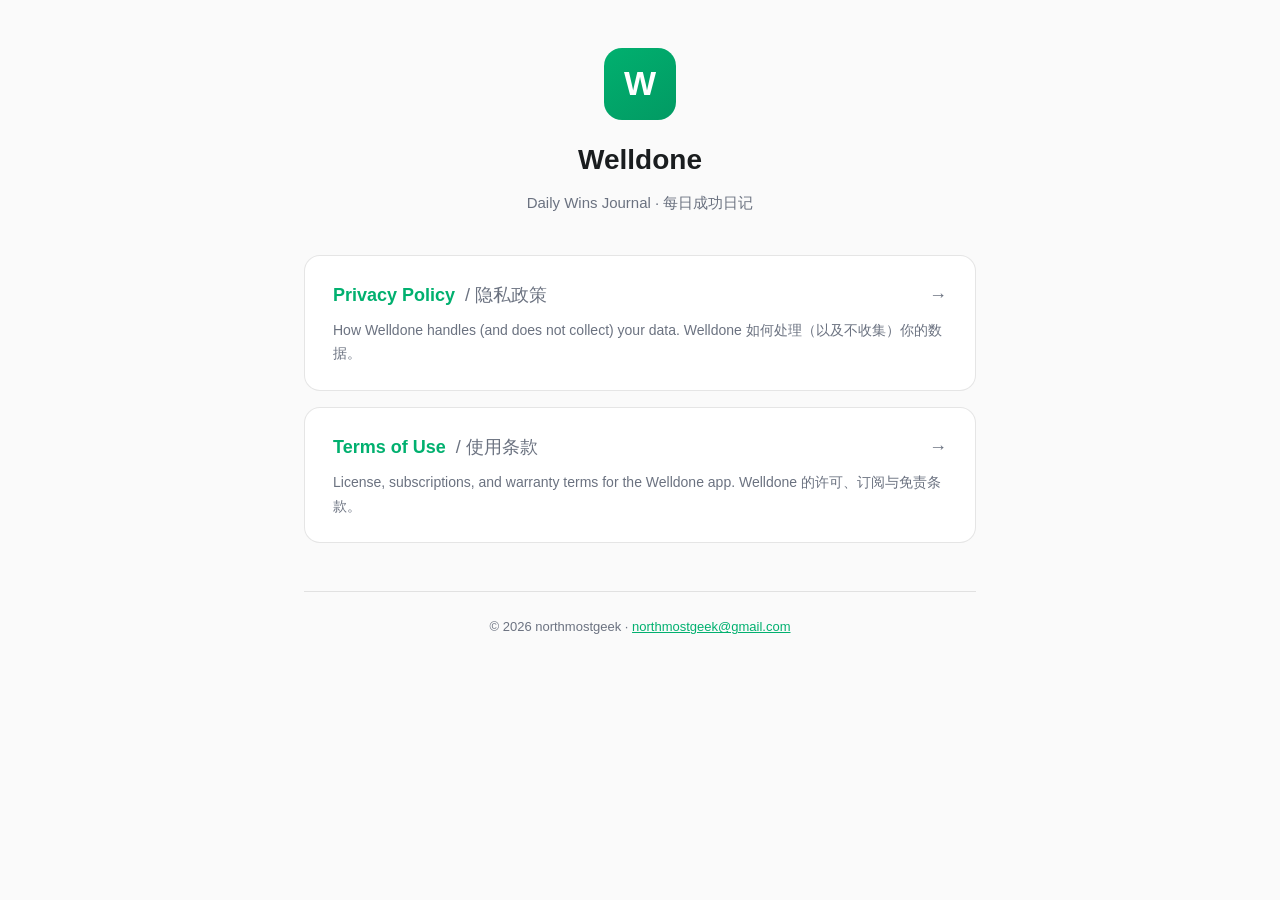
==== apps/welldone/index.html @ 8eaaf284 "feat: 将网站结构迁移到apps目录下" ====
<!doctype html>
<html lang="zh" class="app-welldone">
  <head>
    <meta charset="UTF-8" />
    <meta name="viewport" content="width=device-width, initial-scale=1" />
    <title>Welldone · Legal / 法律信息</title>
    <meta
      name="description"
      content="Welldone（每日成功日记）的隐私政策与使用条款，支持中文 / English / 日本語。"
    />
    <link rel="canonical" href="https://northmostgeek.github.io/apps/welldone/" />
    <link rel="icon" href="/assets/img/favicon.svg" type="image/svg+xml" />
    <meta name="robots" content="index, follow" />
    <meta property="og:type" content="website" />
    <meta property="og:site_name" content="northmostgeek" />
    <meta property="og:title" content="Welldone · Legal / 法律信息" />
    <meta
      property="og:description"
      content="Welldone（每日成功日记）的隐私政策与使用条款。"
    />
    <meta property="og:url" content="https://northmostgeek.github.io/apps/welldone/" />
    <link rel="stylesheet" href="/assets/css/base.css" />
  </head>
  <body>
    <div class="container">
      <header>
        <div class="app-icon">W</div>
        <h1 class="app-name">Welldone</h1>
        <p class="subtitle">Daily Wins Journal · 每日成功日记</p>
      </header>

      <a class="card" href="./privacy/">
        <h2>
          Privacy Policy <span class="hint">/ 隐私政策</span>
          <span class="arrow">→</span>
        </h2>
        <p>How Welldone handles (and does not collect) your data. Welldone 如何处理（以及不收集）你的数据。</p>
      </a>

      <a class="card" href="./terms/">
        <h2>
          Terms of Use <span class="hint">/ 使用条款</span>
          <span class="arrow">→</span>
        </h2>
        <p>License, subscriptions, and warranty terms for the Welldone app. Welldone 的许可、订阅与免责条款。</p>
      </a>

      <footer>
        <p>© 2026 northmostgeek · <a href="mailto:northmostgeek@gmail.com">northmostgeek@gmail.com</a></p>
      </footer>
    </div>
  </body>
</html>
---- assets/css/base.css ----
/* 全站共享：设计变量 + 排版 + 卡片/页脚等通用组件
 * 新增应用时：在下面「Per-app accent」区加一行即可，页面用 <html class="app-xxx"> 引用。
 */

/* ---------- Design tokens ---------- */
:root {
  --accent: #01b06f;
  --accent-soft: rgba(1, 176, 111, 0.1);
  --accent-dark: #029a63;
  --text: #1a1d1f;
  --text-secondary: #6b7280;
  --border: rgba(0, 0, 0, 0.1);
  --bg: #fafafa;
  --surface: #fff;
  --radius: 16px;
}

/* ---------- Per-app accent ---------- */
.app-welldone {
  --accent: #01b06f;
  --accent-soft: rgba(1, 176, 111, 0.1);
  --accent-dark: #029a63;
}

/* ---------- Reset & base ---------- */
* {
  margin: 0;
  padding: 0;
  box-sizing: border-box;
}

body {
  font-family: -apple-system, BlinkMacSystemFont, "PingFang SC", "Hiragino Sans",
    "Hiragino Kaku Gothic ProN", "Helvetica Neue", "Segoe UI", Arial, sans-serif;
  color: var(--text);
  background: var(--bg);
  line-height: 1.7;
  -webkit-font-smoothing: antialiased;
}

.container {
  max-width: 720px;
  margin: 0 auto;
  padding: 48px 24px 64px;
}

a {
  color: var(--accent);
}

/* ---------- Page header ---------- */
header {
  text-align: center;
  margin-bottom: 40px;
}

h1 {
  font-size: 26px;
  font-weight: 700;
}

.app-name {
  font-size: 28px;
}

.subtitle {
  color: var(--text-secondary);
  font-size: 15px;
  margin-top: 6px;
}

.app-icon {
  width: 72px;
  height: 72px;
  border-radius: 18px;
  background: linear-gradient(145deg, var(--accent), var(--accent-dark));
  display: inline-flex;
  align-items: center;
  justify-content: center;
  color: #fff;
  font-size: 34px;
  font-weight: 700;
  margin-bottom: 16px;
}

.hint {
  font-weight: 400;
  color: var(--text-secondary);
}

/* ---------- Cards (hub pages) ---------- */
.card {
  display: block;
  background: var(--surface);
  border: 1px solid var(--border);
  border-radius: var(--radius);
  padding: 24px 28px;
  margin-bottom: 16px;
  text-decoration: none;
  color: inherit;
  transition: transform 0.15s ease, box-shadow 0.15s ease;
}

.card:hover {
  transform: translateY(-2px);
  box-shadow: 0 8px 24px rgba(0, 0, 0, 0.08);
}

.card h2 {
  font-size: 18px;
  color: var(--accent);
  display: flex;
  align-items: center;
  gap: 10px;
}

.card p {
  color: var(--text-secondary);
  font-size: 14px;
  margin-top: 8px;
}

.arrow {
  margin-left: auto;
  color: var(--text-secondary);
}

/* ---------- Footer ---------- */
footer {
  text-align: center;
  color: var(--text-secondary);
  font-size: 13px;
  margin-top: 48px;
  border-top: 1px solid var(--border);
  padding-top: 24px;
}
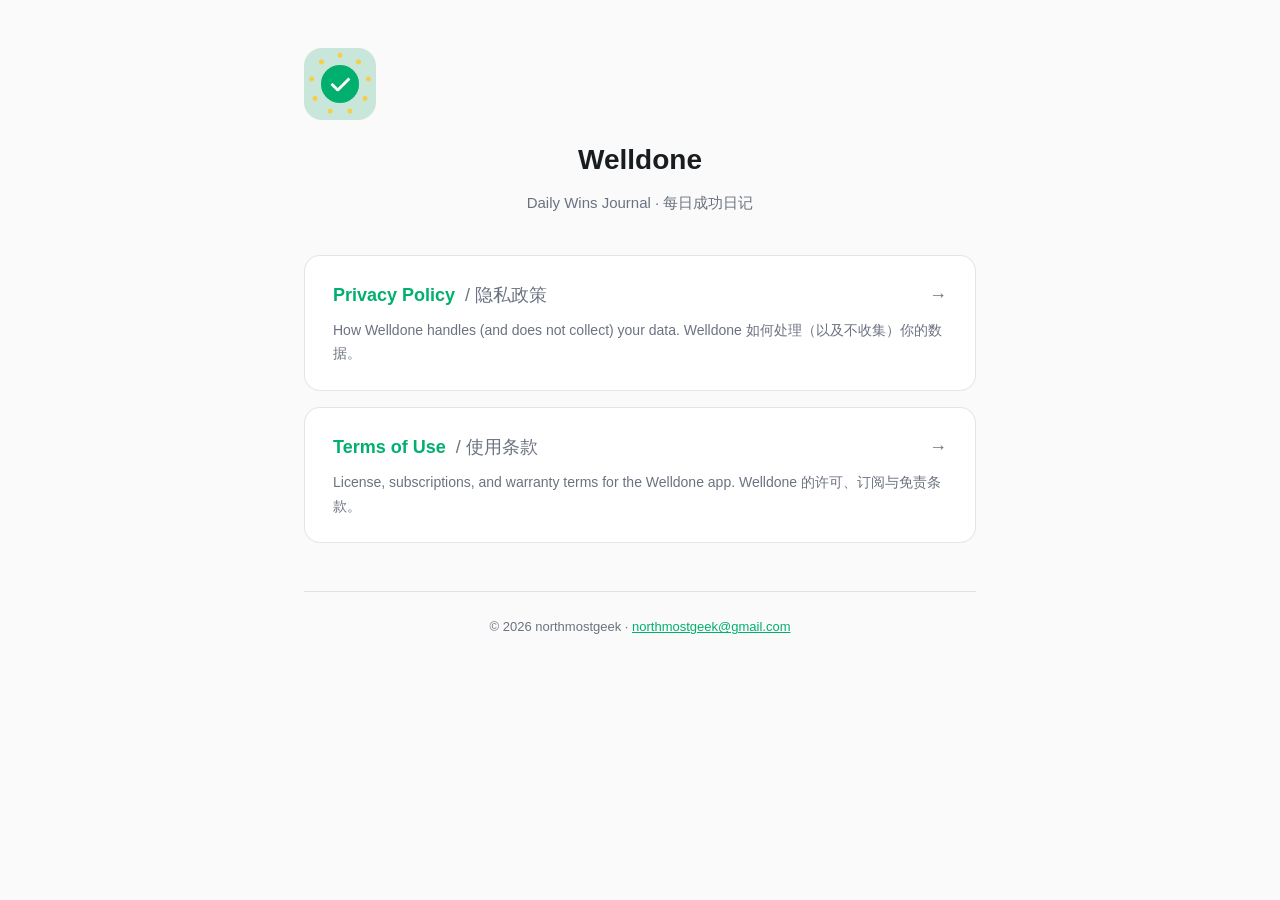
==== commit a4fb21fa: "fix: 修改app icon" ====
--- a/apps/welldone/index.html
+++ b/apps/welldone/index.html
@@ -9,7 +9,7 @@
       content="Welldone（每日成功日记）的隐私政策与使用条款，支持中文 / English / 日本語。"
     />
     <link rel="canonical" href="https://northmostgeek.github.io/apps/welldone/" />
-    <link rel="icon" href="/assets/img/favicon.svg" type="image/svg+xml" />
+    <link rel="icon" href="/assets/img/welldone-icon.png" type="image/png" />
     <meta name="robots" content="index, follow" />
     <meta property="og:type" content="website" />
     <meta property="og:site_name" content="northmostgeek" />
@@ -24,7 +24,7 @@
   <body>
     <div class="container">
       <header>
-        <div class="app-icon">W</div>
+        <img class="app-icon" src="/assets/img/welldone-icon.png" alt="Welldone app icon" />
         <h1 class="app-name">Welldone</h1>
         <p class="subtitle">Daily Wins Journal · 每日成功日记</p>
       </header>
--- a/assets/css/base.css
+++ b/assets/css/base.css
@@ -73,13 +73,8 @@
   width: 72px;
   height: 72px;
   border-radius: 18px;
-  background: linear-gradient(145deg, var(--accent), var(--accent-dark));
-  display: inline-flex;
-  align-items: center;
-  justify-content: center;
-  color: #fff;
-  font-size: 34px;
-  font-weight: 700;
+  display: block;
+  object-fit: cover;
   margin-bottom: 16px;
 }
 
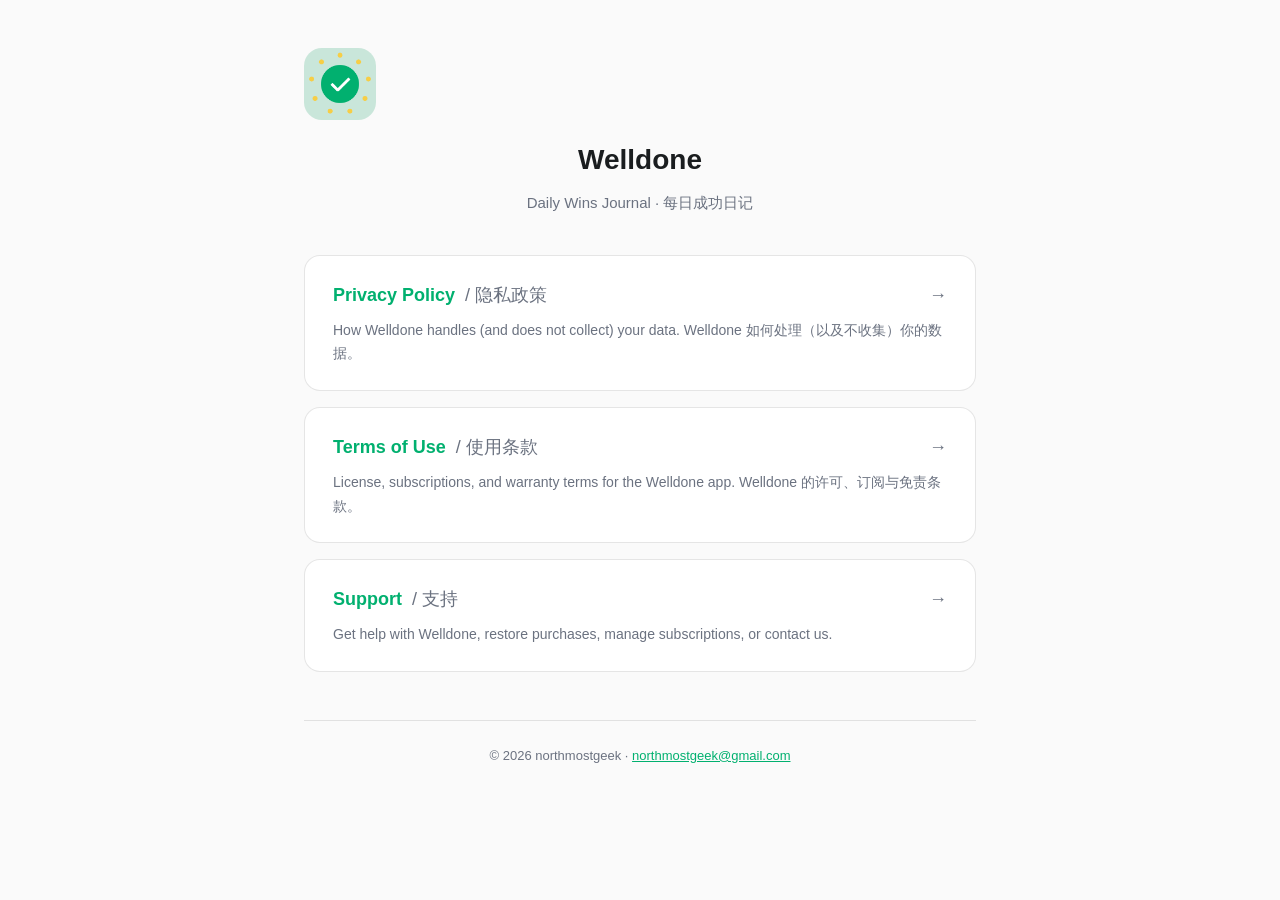
==== commit 2815d09f: "feat: 新增support页面" ====
--- a/apps/welldone/index.html
+++ b/apps/welldone/index.html
@@ -45,6 +45,14 @@
         <p>License, subscriptions, and warranty terms for the Welldone app. Welldone 的许可、订阅与免责条款。</p>
       </a>
 
+      <a class="card" href="./support/">
+        <h2>
+          Support <span class="hint">/ 支持</span>
+          <span class="arrow">→</span>
+        </h2>
+        <p>Get help with Welldone, restore purchases, manage subscriptions, or contact us.</p>
+      </a>
+
       <footer>
         <p>© 2026 northmostgeek · <a href="mailto:northmostgeek@gmail.com">northmostgeek@gmail.com</a></p>
       </footer>
